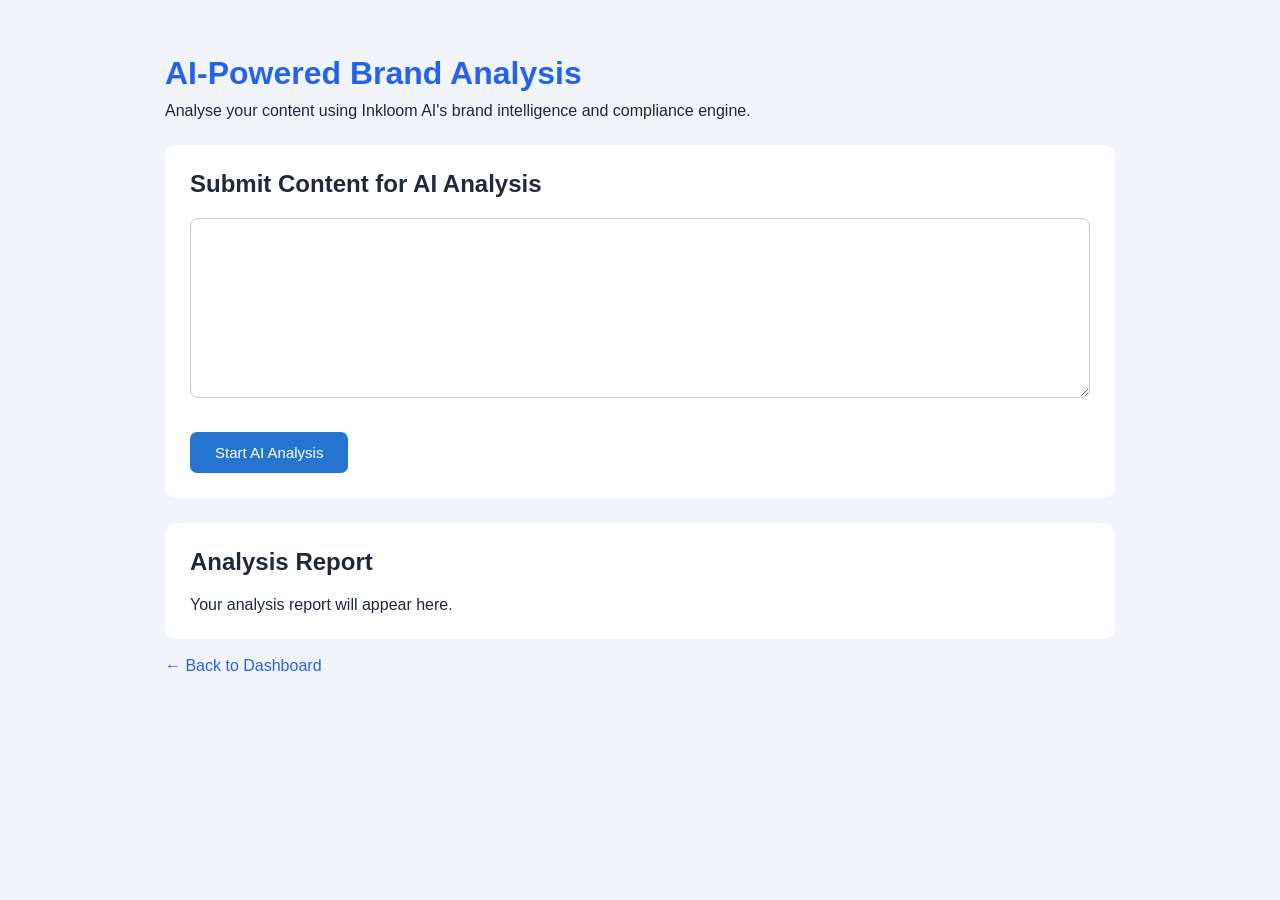
==== ai-analysis.html @ 57cc8b30 "Create AI analysis interface in ai-analysis.html This HTML file provides a user interface for AI-pow" ====
<!DOCTYPE html>
<html lang="en">

<head>
    <meta charset="UTF-8">
    <meta name="viewport" content="width=device-width, initial-scale=1.0">

    <title>AI Analysis | Inkloom AI</title>

    <link rel="stylesheet" href="./style.css">

    <style>
        .analysis-container {
            max-width: 1000px;
            margin: 30px auto;
            padding: 25px;
        }

        .analysis-box {
            background: white;
            padding: 25px;
            border-radius: 12px;
            margin-top: 25px;
        }

        #analysisContent {
            width: 100%;
            min-height: 180px;
            padding: 15px;
            border: 1px solid #ccc;
            border-radius: 8px;
            font-size: 15px;
            box-sizing: border-box;
        }

        #analyzeBtn {
            margin-top: 15px;
            padding: 12px 25px;
            background: #2475d0;
            color: white;
            border: none;
            border-radius: 7px;
            cursor: pointer;
        }

        .score-box {
            font-size: 22px;
            font-weight: bold;
            margin: 20px 0;
        }

        .issue-card {
            background: #fff5f5;
            border-left: 4px solid #e05252;
            padding: 15px;
            margin: 15px 0;
            border-radius: 8px;
        }

        .success-message {
            color: green;
            padding: 15px;
        }
    </style>
</head>

<body>

    <div class="analysis-container">

        <h1>AI-Powered Brand Analysis</h1>

        <p>
            Analyse your content using Inkloom AI's
            brand intelligence and compliance engine.
        </p>

        <div class="analysis-box">

            <h2>Submit Content for AI Analysis</h2>

            <textarea
                id="analysisContent"
                placeholder="Paste your content here for detailed AI analysis...">
            </textarea>

            <button id="analyzeBtn">
                Start AI Analysis
            </button>

        </div>

        <div class="analysis-box" id="results">

            <h2>Analysis Report</h2>

            <p>Your analysis report will appear here.</p>

        </div>

        <br>

        <a href="index.html">← Back to Dashboard</a>

    </div>

    <script>

        const analyzeBtn = document.getElementById("analyzeBtn");

        analyzeBtn.addEventListener("click", async function () {

            const content = document.getElementById("analysisContent").value.trim();

            const results = document.getElementById("results");

            if (!content) {
                results.textContent = "Please enter content first.";
                return;
            }

            results.textContent = "Analysing your content... Please wait.";

            analyzeBtn.disabled = true;

            try {

                const response = await fetch(
                    "https://inkloom-ai-mknr.onrender.com/api/content-submission",
                    {
                        method: "POST",
                        headers: {
                            "Content-Type": "application/json"
                        },
                        body: JSON.stringify({
                            content: content
                        })
                    }
                );

                const data = await response.json();

                if (!response.ok || !data.success) {
                    throw new Error(data.message || "Analysis failed.");
                }

                const report = data.data;
                const analysis = report.analysis;
                const issues = analysis.issues || [];

                results.replaceChildren();

                const heading = document.createElement("h2");
                heading.textContent = "AI Analysis Report";

                const brand = document.createElement("p");
                brand.textContent = "Brand: " + (report.brand || "Not specified");

                const score = document.createElement("div");
                score.className = "score-box";
                score.textContent =
                    "Compliance Score: " + report.compliance_score + "/100";

                const total = document.createElement("p");
                total.textContent =
                    "Total Issues Detected: " + analysis.total_issues;

                results.append(heading, brand, score, total);

                if (issues.length === 0) {

                    const success = document.createElement("p");
                    success.className = "success-message";
                    success.textContent =
                        "Excellent! No brand compliance issues detected.";

                    results.appendChild(success);

                }

                issues.forEach(function (issue) {

                    const card = document.createElement("div");
                    card.className = "issue-card";

                    const category = document.createElement("h3");
                    category.textContent = issue.category;

                    const severity = document.createElement("p");
                    severity.textContent =
                        "Severity: " + issue.severity;

                    const problem = document.createElement("p");
                    problem.textContent = issue.problem;

                    const explanation = document.createElement("p");
                    explanation.textContent =
                        "Explanation: " + issue.explanation;

                    const suggestion = document.createElement("p");
                    suggestion.textContent =
                        "Suggested Correction: " + issue.suggestion;

                    card.append(
                        category,
                        severity,
                        problem,
                        explanation,
                        suggestion
                    );

                    results.appendChild(card);

                });

                const notice = document.createElement("p");
                notice.textContent =
                    "Final approval requires human review.";

                results.appendChild(notice);

            } catch (error) {

                results.textContent =
                    "Analysis Error: " + error.message;

                console.error(error);

            } finally {

                analyzeBtn.disabled = false;

            }

        });

    </script>

</body>
</html>
---- style.css ----
/* GENERAL SETTINGS */
* {
    margin: 0;
    padding: 0;
    box-sizing: border-box;
    font-family: Arial, sans-serif;
}

body {
    background-color: #f4f6fb;
    color: #20243a;
}

/* SIDEBAR */
.sidebar {
    width: 250px;
    height: 100vh;
    background-color: #171b35;
    color: white;
    position: fixed;
    padding: 30px 20px;
}

.logo {
    font-size: 25px;
    margin-bottom: 45px;
    color: #8b9cff;
}

.sidebar nav a {
    display: block;
    color: #c5c9dc;
    text-decoration: none;
    padding: 15px;
    margin-bottom: 10px;
    border-radius: 8px;
}

.sidebar nav a:hover,
.sidebar nav a.active {
    background-color: #343d70;
    color: white;
}

.sidebar-bottom {
    position: absolute;
    bottom: 25px;
    font-size: 12px;
    color: #aeb5d0;
}

/* MAIN CONTENT */
.main-content {
    margin-left: 250px;
    padding: 30px;
}

/* TOPBAR */
.topbar {
    display: flex;
    justify-content: space-between;
    align-items: center;
    background-color: white;
    padding: 20px;
    border-radius: 12px;
    margin-bottom: 30px;
}

/* WELCOME SECTION */
.welcome-section {
    margin-bottom: 30px;
}

.welcome-section h1 {
    font-size: 30px;
    margin-bottom: 10px;
}

.welcome-section p {
    color: #777d91;
}

/* DASHBOARD CARDS */
.dashboard-cards {
    display: grid;
    grid-template-columns: repeat(3, 1fr);
    gap: 20px;
    margin-bottom: 30px;
}

.card {
    background-color: white;
    padding: 25px;
    border-radius: 12px;
    box-shadow: 0 3px 12px rgba(0, 0, 0, 0.05);
}

.card h3 {
    margin-bottom: 15px;
}

.card p {
    color: #777d91;
    line-height: 1.6;
    margin-bottom: 20px;
}

.card a {
    color: #536dfe;
    text-decoration: none;
    font-weight: bold;
}

.card span {
    color: #999;
    font-size: 14px;
}

/* RECENT ACTIVITY */
.recent-activity {
    background-color: white;
    padding: 25px;
    border-radius: 12px;
}

.recent-activity h2 {
    margin-bottom: 15px;
}

.recent-activity p {
    color: #777d91;
}

/* MOBILE RESPONSIVENESS */
@media (max-width: 900px) {
    .dashboard-cards {
        grid-template-columns: 1fr;
    }
}

@media (max-width: 600px) {
    .sidebar {
        width: 100%;
        height: auto;
        position: relative;
    }

    .sidebar-bottom {
        display: none;
    }

    .main-content {
        margin-left: 0;
        padding: 15px;
    }

    .topbar {
        gap: 10px;
        flex-wrap: wrap;
    }
}

/* General Styling */
* {
    margin: 0;
    padding: 0;
    box-sizing: border-box;
}

body {
    font-family: Arial, sans-serif;
    background-color: #f1f5f9;
    color: #1e293b;
}

/* Main Container */
.container {
    max-width: 900px;
    margin: 50px auto;
    padding: 30px;
}

/* Heading */
h1 {
    color: #2563eb;
    margin-bottom: 10px;
}

.container > p {
    color: #64748b;
    margin-bottom: 30px;
}

/* Review Box */
.review-box,
#result {
    background-color: white;
    padding: 25px;
    border-radius: 12px;
    margin-bottom: 25px;
    box-shadow: 0 3px 12px rgba(0, 0, 0, 0.08);
}

h2 {
    margin-bottom: 20px;
}

/* Text Area */
label {
    display: block;
    margin-bottom: 10px;
    font-weight: bold;
}

textarea {
    width: 100%;
    padding: 15px;
    border: 1px solid #cbd5e1;
    border-radius: 8px;
    font-size: 15px;
    resize: vertical;
    margin-bottom: 15px;
}

/* Button */
button {
    background-color: #2563eb;
    color: white;
    border: none;
    padding: 12px 25px;
    border-radius: 7px;
    cursor: pointer;
    font-size: 15px;
}

button:hover {
    background-color: #1d4ed8;
}

/* Dashboard Link */
a {
    color: #2563eb;
    text-decoration: none;
}

a:hover {
    text-decoration: underline;
}

/* CONTENT REVIEW PAGE */

.container {
    margin-left: 270px;
    padding: 40px;
    max-width: 1000px;
}

.container h1 {
    color: #171b35;
    font-size: 30px;
    margin-bottom: 10px;
}

.container p {
    color: #555;
    font-size: 16px;
    margin-bottom: 25px;
}

.review-box {
    background-color: white;
    padding: 25px;
    border-radius: 12px;
    box-shadow: 0 3px 12px rgba(0, 0, 0, 0.08);
    margin-top: 20px;
}

.review-box h2 {
    color: #171b35;
    margin-bottom: 20px;
}

.review-box label {
    display: block;
    font-weight: bold;
    margin-bottom: 10px;
}

textarea {
    width: 100%;
    min-height: 180px;
    padding: 15px;
    border: 1px solid #cbd5e1;
    border-radius: 8px;
    font-size: 15px;
    resize: vertical;
    margin-bottom: 15px;
}

textarea:focus {
    outline: none;
    border-color: #2563eb;
}

button {
    background-color: #2563eb;
    color: white;
    border: none;
    padding: 12px 25px;
    border-radius: 7px;
    cursor: pointer;
    font-size: 15px;
}

button:hover {
    background-color: #1d4ed8;
}

#result {
    background-color: white;
    padding: 25px;
    border-radius: 12px;
    margin-top: 25px;
    box-shadow: 0 3px 12px rgba(0, 0, 0, 0.08);
}

#result h2 {
    color: #171b35;
    margin-bottom: 15px;
}

@media (max-width: 768px) {
    .container {
        margin-left: 0;
        padding: 20px;
    }
}

/* ADVANCED ANALYSIS REPORT */

.issue-card {
    background: white;
    border-left: 5px solid #e74c3c;
    padding: 20px;
    margin: 15px 0;
    border-radius: 10px;
    box-shadow: 0 3px 10px rgba(0, 0, 0, 0.08);
}

.issue-card h3 {
    color: #171b35;
    margin-bottom: 12px;
}

.severity {
    display: inline-block;
    padding: 6px 12px;
    border-radius: 20px;
    font-size: 12px;
    font-weight: bold;
    margin-bottom: 12px;
}

.severity.high {
    background: #ffe0e0;
    color: #c0392b;
}

.severity.medium {
    background: #fff0cc;
    color: #a66a00;
}

.severity.low {
    background: #dff5e5;
    color: #218838;
}

.issue-card p {
    line-height: 1.6;
    margin: 8px 0;
}

.review-notice {
    background: #e8f3ff;
    border-left: 5px solid #2563eb;
    padding: 15px;
    margin-top: 20px;
    border-radius: 8px;
    color: #174078;
}

/* Fix Brand Guidelines page layout */
.main-content {
    margin-left: 260px;
    width: calc(100% - 260px);
    padding: 30px;
    box-sizing: border-box;
    min-height: 100vh;
}

/* Keep forms within the available space */
.main-content .container {
    width: 100%;
    max-width: 1100px;
    margin: 0 auto;
    box-sizing: border-box;
}

/* Responsive layout for smaller screens */
@media (max-width: 768px) {
    .main-content {
        margin-left: 0;
        width: 100%;
        padding: 15px;
    }
}
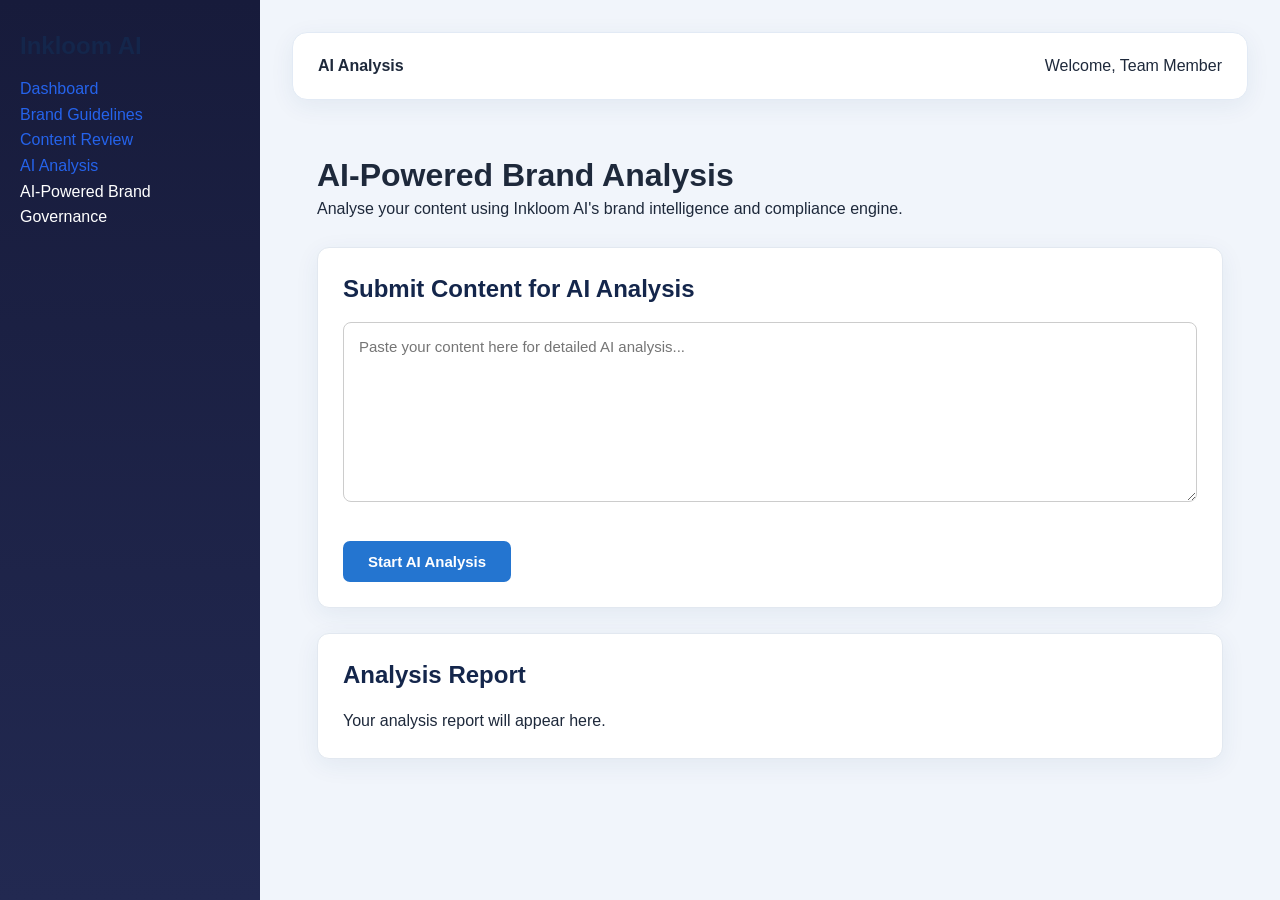
==== commit 12f35169: "Refactor AI analysis page layout and content" ====
--- a/ai-analysis.html
+++ b/ai-analysis.html
@@ -1,3 +1,4 @@
+
 <!DOCTYPE html>
 <html lang="en">
 
@@ -43,6 +44,11 @@
             cursor: pointer;
         }
 
+        #analyzeBtn:disabled {
+            opacity: 0.6;
+            cursor: not-allowed;
+        }
+
         .score-box {
             font-size: 22px;
             font-weight: bold;
@@ -66,44 +72,72 @@
 
 <body>
 
-    <div class="analysis-container">
-
-        <h1>AI-Powered Brand Analysis</h1>
-
-        <p>
-            Analyse your content using Inkloom AI's
-            brand intelligence and compliance engine.
-        </p>
-
-        <div class="analysis-box">
-
-            <h2>Submit Content for AI Analysis</h2>
-
-            <textarea
-                id="analysisContent"
-                placeholder="Paste your content here for detailed AI analysis...">
-            </textarea>
-
-            <button id="analyzeBtn">
-                Start AI Analysis
-            </button>
-
+    <!-- Sidebar Navigation -->
+    <div class="sidebar">
+
+        <h2>Inkloom AI</h2>
+
+        <a href="./index.html">Dashboard</a>
+
+        <a href="./guidelines.html">Brand Guidelines</a>
+
+        <a href="./content.html">Content Review</a>
+
+        <a href="./ai-analysis.html" class="active">
+            AI Analysis
+        </a>
+
+        <div class="sidebar-footer">
+            AI-Powered Brand Governance
         </div>
 
-        <div class="analysis-box" id="results">
-
-            <h2>Analysis Report</h2>
-
-            <p>Your analysis report will appear here.</p>
-
+    </div>
+
+    <!-- Main Content -->
+    <div class="main-content">
+
+        <div class="topbar">
+            <strong>AI Analysis</strong>
+            <span>Welcome, Team Member</span>
         </div>
 
-        <br>
-
-        <a href="index.html">← Back to Dashboard</a>
+        <div class="analysis-container">
+
+            <h1>AI-Powered Brand Analysis</h1>
+
+            <p>
+                Analyse your content using Inkloom AI's
+                brand intelligence and compliance engine.
+            </p>
+
+            <div class="analysis-box">
+
+                <h2>Submit Content for AI Analysis</h2>
+
+                <textarea
+                    id="analysisContent"
+                    placeholder="Paste your content here for detailed AI analysis..."
+                ></textarea>
+
+                <button id="analyzeBtn" type="button">
+                    Start AI Analysis
+                </button>
+
+            </div>
+
+            <div class="analysis-box" id="results">
+
+                <h2>Analysis Report</h2>
+
+                <p>Your analysis report will appear here.</p>
+
+            </div>
+
+        </div>
 
     </div>
 
+    <!-- AI Analysis JavaScript -->
     <script>
 
         const analyzeBtn = document.getElementById("analyzeBtn");
--- a/style.css
+++ b/style.css
@@ -1,417 +1,543 @@
-/* GENERAL SETTINGS */
+
+/* =========================================
+   INKLOOM AI - MODERN SAAS DESIGN SYSTEM
+   Shared stylesheet for all four pages
+========================================= */
+
+/* 1. GLOBAL SETTINGS */
+:root {
+    --navy: #14264b;
+    --navy-light: #1e3a6d;
+    --primary: #2563eb;
+    --primary-dark: #1d4ed8;
+    --purple: #60a5fa;
+    --background: #f1f5fb;
+    --surface: #ffffff;
+    --text: #1e293b;
+    --muted: #64748b;
+    --border: #e2e8f0;
+    --success: #16a36a;
+    --danger: #dc4c64;
+    --warning: #d99a27;
+    --shadow: 0 6px 24px rgba(30, 64, 120, 0.07);
+}
 * {
     margin: 0;
     padding: 0;
     box-sizing: border-box;
-    font-family: Arial, sans-serif;
+    font-family: "Segoe UI", Arial, sans-serif;
 }
 
 body {
-    background-color: #f4f6fb;
-    color: #20243a;
-}
-
-/* SIDEBAR */
+    background: var(--background);
+    color: var(--text);
+    line-height: 1.6;
+}
+
+/* 2. LINKS */
+a {
+    color: var(--primary);
+    text-decoration: none;
+    transition: 0.2s ease;
+}
+
+a:hover {
+    color: var(--primary-dark);
+}
+
+/* 3. SIDEBAR */
 .sidebar {
-    width: 250px;
+    width: 260px;
     height: 100vh;
-    background-color: #171b35;
+    background: linear-gradient(180deg, #171b3b, #222951);
     color: white;
     position: fixed;
+    top: 0;
+    left: 0;
     padding: 30px 20px;
+    z-index: 100;
+    display: flex;
+    flex-direction: column;
 }
 
 .logo {
     font-size: 25px;
+    font-weight: 800;
+    letter-spacing: 0.4px;
     margin-bottom: 45px;
-    color: #8b9cff;
+    color: #a99cff;
 }
 
 .sidebar nav a {
     display: block;
-    color: #c5c9dc;
+    color: #c5c9df;
     text-decoration: none;
-    padding: 15px;
-    margin-bottom: 10px;
-    border-radius: 8px;
+    padding: 13px 15px;
+    margin-bottom: 9px;
+    border-radius: 10px;
+    transition: 0.25s ease;
 }
 
 .sidebar nav a:hover,
 .sidebar nav a.active {
-    background-color: #343d70;
+    background: linear-gradient(90deg, #635bdb, #8275ed);
     color: white;
+    transform: translateX(3px);
 }
 
 .sidebar-bottom {
-    position: absolute;
-    bottom: 25px;
+    margin-top: auto;
     font-size: 12px;
     color: #aeb5d0;
 }
 
-/* MAIN CONTENT */
+/* 4. MAIN CONTENT */
 .main-content {
-    margin-left: 250px;
-    padding: 30px;
-}
-
-/* TOPBAR */
+    margin-left: 260px;
+    width: calc(100% - 260px);
+    min-height: 100vh;
+    padding: 32px;
+}
+
+/* 5. TOPBAR */
 .topbar {
     display: flex;
     justify-content: space-between;
     align-items: center;
-    background-color: white;
-    padding: 20px;
-    border-radius: 12px;
+    gap: 15px;
+    background: var(--surface);
+    padding: 20px 25px;
+    border: 1px solid var(--border);
+    border-radius: 15px;
     margin-bottom: 30px;
-}
-
-/* WELCOME SECTION */
+    box-shadow: var(--shadow);
+}
+
+/* 6. WELCOME SECTION */
 .welcome-section {
     margin-bottom: 30px;
 }
 
 .welcome-section h1 {
+    color: var(--navy);
     font-size: 30px;
-    margin-bottom: 10px;
+    font-weight: 750;
+    margin-bottom: 8px;
 }
 
 .welcome-section p {
-    color: #777d91;
-}
-
-/* DASHBOARD CARDS */
+    color: var(--muted);
+}
+
+/* 7. DASHBOARD CARDS */
 .dashboard-cards {
     display: grid;
-    grid-template-columns: repeat(3, 1fr);
-    gap: 20px;
+    grid-template-columns: repeat(3, minmax(0, 1fr));
+    gap: 22px;
     margin-bottom: 30px;
 }
 
 .card {
-    background-color: white;
+    background: var(--surface);
+    padding: 26px;
+    border: 1px solid var(--border);
+    border-radius: 16px;
+    box-shadow: var(--shadow);
+    transition: transform 0.25s ease, box-shadow 0.25s ease;
+}
+
+.card:hover {
+    transform: translateY(-4px);
+    box-shadow: 0 13px 32px rgba(28, 35, 75, 0.11);
+}
+
+.card h3 {
+    color: var(--navy);
+    margin-bottom: 12px;
+    font-size: 19px;
+}
+
+.card p {
+    color: var(--muted);
+    line-height: 1.7;
+    margin-bottom: 18px;
+}
+
+.card a {
+    color: var(--primary);
+    font-weight: 700;
+}
+
+.card span {
+    color: var(--muted);
+    font-size: 14px;
+}
+
+/* 8. RECENT ACTIVITY */
+.recent-activity {
+    background: var(--surface);
+    padding: 26px;
+    border: 1px solid var(--border);
+    border-radius: 16px;
+    box-shadow: var(--shadow);
+}
+
+.recent-activity h2 {
+    color: var(--navy);
+    margin-bottom: 15px;
+}
+
+.recent-activity p {
+    color: var(--muted);
+}
+
+/* 9. GENERAL CONTAINERS */
+.container {
+    width: 100%;
+    max-width: 1000px;
+    margin: 40px auto;
+    padding: 30px;
+}
+
+.container h1 {
+    color: var(--navy);
+    font-size: 30px;
+    margin-bottom: 12px;
+}
+
+.container > p {
+    color: var(--muted);
+    margin-bottom: 25px;
+}
+
+/* 10. CONTENT REVIEW */
+.review-box,
+#result {
+    background: var(--surface);
+    padding: 28px;
+    border: 1px solid var(--border);
+    border-radius: 16px;
+    margin-top: 22px;
+    margin-bottom: 25px;
+    box-shadow: var(--shadow);
+}
+
+.review-box h2,
+#result h2 {
+    color: var(--navy);
+    margin-bottom: 20px;
+}
+
+label {
+    display: block;
+    color: var(--navy);
+    font-weight: 650;
+    margin-bottom: 10px;
+}
+
+/* 11. INPUTS AND TEXT AREAS */
+input,
+select,
+textarea {
+    width: 100%;
+    padding: 14px 16px;
+    border: 1px solid #dce0ec;
+    border-radius: 10px;
+    background: #fff;
+    color: var(--text);
+    font-size: 15px;
+    margin-bottom: 16px;
+    transition: border-color 0.2s ease, box-shadow 0.2s ease;
+}
+
+textarea {
+    min-height: 180px;
+    resize: vertical;
+}
+
+input:focus,
+select:focus,
+textarea:focus {
+    outline: none;
+    border-color: var(--primary);
+    box-shadow: 0 0 0 3px rgba(99, 91, 219, 0.12);
+}
+
+/* 12. BUTTONS */
+button {
+    background: linear-gradient(135deg, var(--primary), var(--purple));
+    color: white;
+    border: none;
+    padding: 13px 25px;
+    border-radius: 10px;
+    cursor: pointer;
+    font-size: 15px;
+    font-weight: 650;
+    transition: 0.25s ease;
+}
+
+button:hover {
+    background: linear-gradient(135deg, var(--primary-dark), #7062df);
+    transform: translateY(-2px);
+    box-shadow: 0 6px 16px rgba(99, 91, 219, 0.2);
+}
+
+button:disabled {
+    opacity: 0.6;
+    cursor: not-allowed;
+    transform: none;
+}
+
+/* 13. AI ANALYSIS PAGE */
+.analysis-container {
+    width: 100%;
+    max-width: 1000px;
+    margin: 30px auto;
     padding: 25px;
+}
+
+.analysis-box {
+    background: var(--surface);
+    padding: 28px;
+    border: 1px solid var(--border);
+    border-radius: 16px;
+    box-shadow: var(--shadow);
+    margin-bottom: 25px;
+}
+
+.analysis-box h2 {
+    color: var(--navy);
+    margin-bottom: 18px;
+}
+
+.score-box {
+    background: linear-gradient(135deg, #eeedff, #f5f1ff);
+    border: 1px solid #dedaff;
+    padding: 25px;
+    border-radius: 14px;
+    margin: 20px 0;
+}
+
+.score-box h2,
+.score-box h3 {
+    color: var(--navy);
+}
+
+.issue-card {
+    background: var(--surface);
+    border: 1px solid var(--border);
+    border-left: 5px solid var(--danger);
+    padding: 22px;
+    margin: 16px 0;
     border-radius: 12px;
-    box-shadow: 0 3px 12px rgba(0, 0, 0, 0.05);
-}
-
-.card h3 {
+    box-shadow: var(--shadow);
+}
+
+.issue-card h3 {
+    color: var(--navy);
+    margin-bottom: 12px;
+}
+
+.issue-card p {
+    color: var(--muted);
+    line-height: 1.7;
+    margin: 8px 0;
+}
+
+.severity {
+    display: inline-block;
+    padding: 5px 12px;
+    border-radius: 20px;
+    font-size: 12px;
+    font-weight: 750;
+    margin-bottom: 12px;
+}
+
+.severity.high {
+    background: #ffe6e9;
+    color: #bd344b;
+}
+
+.severity.medium {
+    background: #fff2d8;
+    color: #9b6810;
+}
+
+.severity.low {
+    background: #def7e9;
+    color: #147c4d;
+}
+
+.review-notice {
+    background: #edf1ff;
+    border-left: 5px solid var(--primary);
+    padding: 17px;
+    margin-top: 20px;
+    border-radius: 10px;
+    color: #343d79;
+}
+
+.success-message {
+    background: #e2f7eb;
+    border: 1px solid #b9e9ce;
+    color: #147c4d;
+    padding: 18px;
+    border-radius: 12px;
+    margin: 18px 0;
+}
+
+/* 14. GENERAL HEADINGS */
+h1,
+h2,
+h3 {
+    line-height: 1.3;
+}
+
+h2 {
+    color: var(--navy);
     margin-bottom: 15px;
 }
 
-.card p {
-    color: #777d91;
-    line-height: 1.6;
-    margin-bottom: 20px;
-}
-
-.card a {
-    color: #536dfe;
-    text-decoration: none;
-    font-weight: bold;
-}
-
-.card span {
-    color: #999;
-    font-size: 14px;
-}
-
-/* RECENT ACTIVITY */
-.recent-activity {
-    background-color: white;
-    padding: 25px;
-    border-radius: 12px;
-}
-
-.recent-activity h2 {
-    margin-bottom: 15px;
-}
-
-.recent-activity p {
-    color: #777d91;
-}
-
-/* MOBILE RESPONSIVENESS */
-@media (max-width: 900px) {
+/* 15. RESPONSIVE DESIGN */
+@media (max-width: 1000px) {
     .dashboard-cards {
-        grid-template-columns: 1fr;
-    }
-}
-
-@media (max-width: 600px) {
+        grid-template-columns: repeat(2, minmax(0, 1fr));
+    }
+
+    .main-content {
+        padding: 24px;
+    }
+}
+
+@media (max-width: 768px) {
     .sidebar {
+        position: relative;
         width: 100%;
         height: auto;
-        position: relative;
+        padding: 18px;
+    }
+
+    .logo {
+        margin-bottom: 18px;
+    }
+
+    .sidebar nav {
+        display: flex;
+        flex-wrap: wrap;
+        gap: 6px;
+    }
+
+    .sidebar nav a {
+        margin-bottom: 0;
+        padding: 10px 12px;
     }
 
     .sidebar-bottom {
         display: none;
     }
 
-    .main-content {
-        margin-left: 0;
-        padding: 15px;
-    }
-
-    .topbar {
-        gap: 10px;
-        flex-wrap: wrap;
-    }
-}
-
-/* General Styling */
-* {
-    margin: 0;
-    padding: 0;
-    box-sizing: border-box;
-}
-
-body {
-    font-family: Arial, sans-serif;
-    background-color: #f1f5f9;
-    color: #1e293b;
-}
-
-/* Main Container */
-.container {
-    max-width: 900px;
-    margin: 50px auto;
-    padding: 30px;
-}
-
-/* Heading */
-h1 {
-    color: #2563eb;
-    margin-bottom: 10px;
-}
-
-.container > p {
-    color: #64748b;
-    margin-bottom: 30px;
-}
-
-/* Review Box */
-.review-box,
-#result {
-    background-color: white;
-    padding: 25px;
-    border-radius: 12px;
-    margin-bottom: 25px;
-    box-shadow: 0 3px 12px rgba(0, 0, 0, 0.08);
-}
-
-h2 {
-    margin-bottom: 20px;
-}
-
-/* Text Area */
-label {
-    display: block;
-    margin-bottom: 10px;
-    font-weight: bold;
-}
-
-textarea {
-    width: 100%;
-    padding: 15px;
-    border: 1px solid #cbd5e1;
-    border-radius: 8px;
-    font-size: 15px;
-    resize: vertical;
-    margin-bottom: 15px;
-}
-
-/* Button */
-button {
-    background-color: #2563eb;
-    color: white;
-    border: none;
-    padding: 12px 25px;
-    border-radius: 7px;
-    cursor: pointer;
-    font-size: 15px;
-}
-
-button:hover {
-    background-color: #1d4ed8;
-}
-
-/* Dashboard Link */
-a {
-    color: #2563eb;
-    text-decoration: none;
-}
-
-a:hover {
-    text-decoration: underline;
-}
-
-/* CONTENT REVIEW PAGE */
-
-.container {
-    margin-left: 270px;
-    padding: 40px;
-    max-width: 1000px;
-}
-
-.container h1 {
-    color: #171b35;
-    font-size: 30px;
-    margin-bottom: 10px;
-}
-
-.container p {
-    color: #555;
-    font-size: 16px;
-    margin-bottom: 25px;
-}
-
-.review-box {
-    background-color: white;
-    padding: 25px;
-    border-radius: 12px;
-    box-shadow: 0 3px 12px rgba(0, 0, 0, 0.08);
-    margin-top: 20px;
-}
-
-.review-box h2 {
-    color: #171b35;
-    margin-bottom: 20px;
-}
-
-.review-box label {
-    display: block;
-    font-weight: bold;
-    margin-bottom: 10px;
-}
-
-textarea {
-    width: 100%;
-    min-height: 180px;
-    padding: 15px;
-    border: 1px solid #cbd5e1;
-    border-radius: 8px;
-    font-size: 15px;
-    resize: vertical;
-    margin-bottom: 15px;
-}
-
-textarea:focus {
-    outline: none;
-    border-color: #2563eb;
-}
-
-button {
-    background-color: #2563eb;
-    color: white;
-    border: none;
-    padding: 12px 25px;
-    border-radius: 7px;
-    cursor: pointer;
-    font-size: 15px;
-}
-
-button:hover {
-    background-color: #1d4ed8;
-}
-
-#result {
-    background-color: white;
-    padding: 25px;
-    border-radius: 12px;
-    margin-top: 25px;
-    box-shadow: 0 3px 12px rgba(0, 0, 0, 0.08);
-}
-
-#result h2 {
-    color: #171b35;
-    margin-bottom: 15px;
-}
-
-@media (max-width: 768px) {
-    .container {
-        margin-left: 0;
-        padding: 20px;
-    }
-}
-
-/* ADVANCED ANALYSIS REPORT */
-
-.issue-card {
-    background: white;
-    border-left: 5px solid #e74c3c;
-    padding: 20px;
-    margin: 15px 0;
-    border-radius: 10px;
-    box-shadow: 0 3px 10px rgba(0, 0, 0, 0.08);
-}
-
-.issue-card h3 {
-    color: #171b35;
-    margin-bottom: 12px;
-}
-
-.severity {
-    display: inline-block;
-    padding: 6px 12px;
-    border-radius: 20px;
-    font-size: 12px;
-    font-weight: bold;
-    margin-bottom: 12px;
-}
-
-.severity.high {
-    background: #ffe0e0;
-    color: #c0392b;
-}
-
-.severity.medium {
-    background: #fff0cc;
-    color: #a66a00;
-}
-
-.severity.low {
-    background: #dff5e5;
-    color: #218838;
-}
-
-.issue-card p {
-    line-height: 1.6;
-    margin: 8px 0;
-}
-
-.review-notice {
-    background: #e8f3ff;
-    border-left: 5px solid #2563eb;
-    padding: 15px;
-    margin-top: 20px;
-    border-radius: 8px;
-    color: #174078;
-}
-
-/* Fix Brand Guidelines page layout */
-.main-content {
-    margin-left: 260px;
-    width: calc(100% - 260px);
-    padding: 30px;
-    box-sizing: border-box;
-    min-height: 100vh;
-}
-
-/* Keep forms within the available space */
-.main-content .container {
-    width: 100%;
-    max-width: 1100px;
-    margin: 0 auto;
-    box-sizing: border-box;
-}
-
-/* Responsive layout for smaller screens */
-@media (max-width: 768px) {
     .main-content {
         margin-left: 0;
         width: 100%;
-        padding: 15px;
-    }
-}+        padding: 18px;
+    }
+
+    .dashboard-cards {
+        grid-template-columns: 1fr;
+    }
+
+    .container,
+    .analysis-container {
+        margin: 15px auto;
+        padding: 18px;
+    }
+
+    .topbar {
+        flex-wrap: wrap;
+        padding: 16px;
+    }
+
+    .welcome-section h1,
+    .container h1 {
+        font-size: 25px;
+    }
+
+    .review-box,
+    #result,
+    .analysis-box {
+        padding: 20px;
+    }
+}
+
+@media (max-width: 480px) {
+    .sidebar nav {
+        flex-direction: column;
+    }
+
+    .sidebar nav a {
+        width: 100%;
+    }
+
+    button {
+        max-width: 100%;
+    }
+
+    .main-content {
+        padding: 14px;
+    }
+}
+
+/* POLISHED BLUE THEME */
+
+/* Dashboard heading */
+.welcome-section h1 {
+    color: #1557b0;
+    font-weight: 750;
+}
+
+/* Card improvements */
+.card {
+    border: 1px solid #e1eaf7;
+    transition: all 0.3s ease;
+}
+
+.card:hover {
+    transform: translateY(-5px);
+    box-shadow: 0 12px 28px rgba(37, 99, 235, 0.12);
+}
+
+/* Card headings */
+.card h3 {
+    color: #183765;
+}
+
+/* Better buttons */
+button {
+    background: linear-gradient(135deg, #2563eb, #3b82f6);
+}
+
+button:hover {
+    background: linear-gradient(135deg, #1d4ed8, #2563eb);
+}
+
+/* Better links */
+.card a {
+    color: #1763c6;
+}
+
+.card a:hover {
+    color: #123f87;
+}
+
+/* Cleaner topbar */
+.topbar {
+    border: 1px solid #e2eaf5;
+}
+
+/* Smooth page appearance */
+.card,
+.review-box,
+.analysis-box,
+.recent-activity {
+    transition: all 0.3s ease;
+}
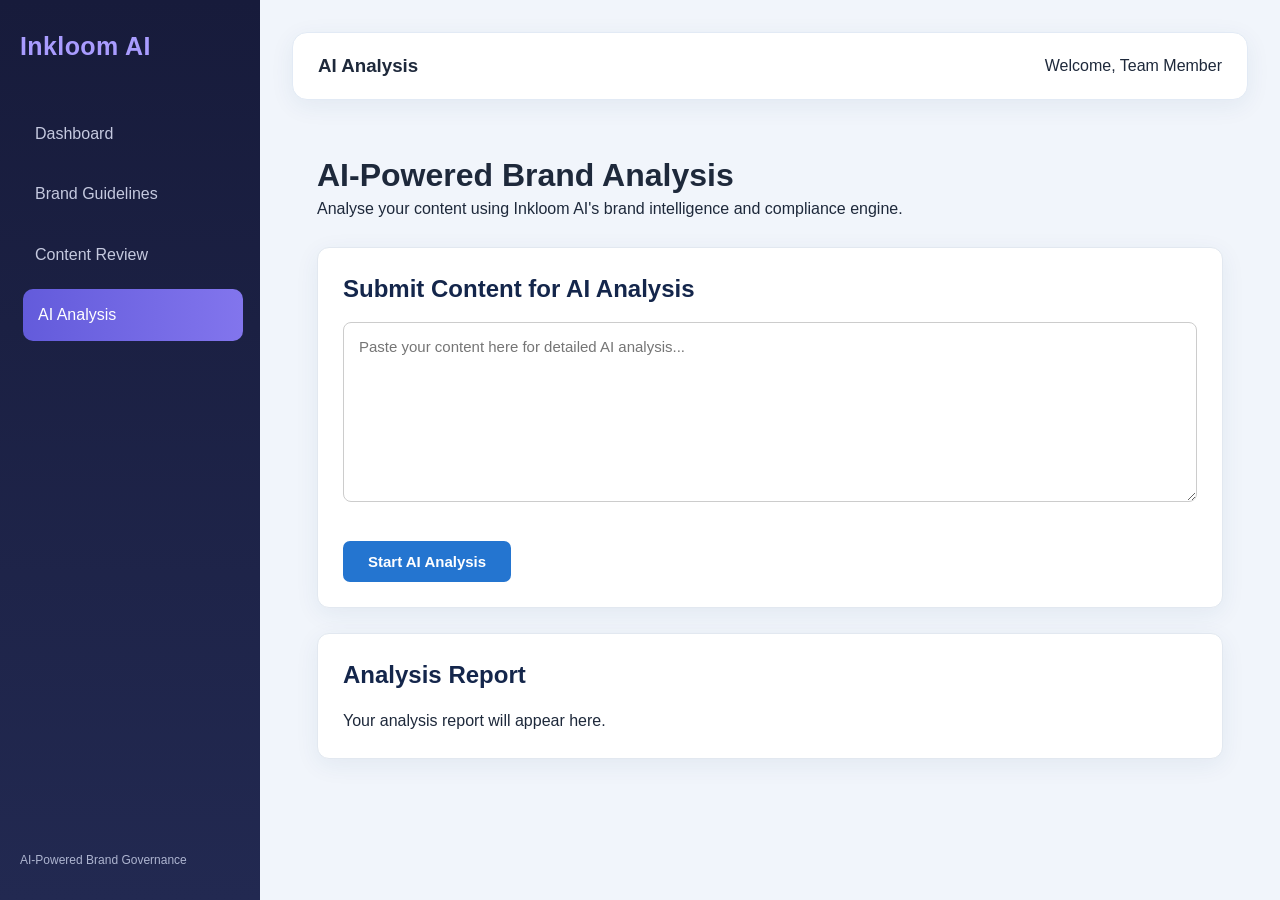
==== commit 6b6d0a4d: "Refactor sidebar and main content structure" ====
--- a/ai-analysis.html
+++ b/ai-analysis.html
@@ -72,34 +72,31 @@
 
 <body>
 
-    <!-- Sidebar Navigation -->
-    <div class="sidebar">
-
-        <h2>Inkloom AI</h2>
-
-        <a href="./index.html">Dashboard</a>
-
-        <a href="./guidelines.html">Brand Guidelines</a>
-
-        <a href="./content.html">Content Review</a>
-
-        <a href="./ai-analysis.html" class="active">
-            AI Analysis
-        </a>
-
-        <div class="sidebar-footer">
-            AI-Powered Brand Governance
+    <!-- Sidebar: Same structure as Dashboard -->
+    <aside class="sidebar">
+
+        <h2 class="logo">Inkloom AI</h2>
+
+        <nav>
+            <a href="index.html">Dashboard</a>
+            <a href="guidelines.html">Brand Guidelines</a>
+            <a href="content.html">Content Review</a>
+            <a href="ai-analysis.html" class="active">AI Analysis</a>
+        </nav>
+
+        <div class="sidebar-bottom">
+            <p>AI-Powered Brand Governance</p>
         </div>
 
-    </div>
+    </aside>
 
     <!-- Main Content -->
-    <div class="main-content">
-
-        <div class="topbar">
-            <strong>AI Analysis</strong>
+    <main class="main-content">
+
+        <header class="topbar">
+            <h3>AI Analysis</h3>
             <span>Welcome, Team Member</span>
-        </div>
+        </header>
 
         <div class="analysis-container">
 
@@ -135,7 +132,7 @@
 
         </div>
 
-    </div>
+    </main>
 
     <!-- AI Analysis JavaScript -->
     <script>
@@ -145,7 +142,6 @@
         analyzeBtn.addEventListener("click", async function () {
 
             const content = document.getElementById("analysisContent").value.trim();
-
             const results = document.getElementById("results");
 
             if (!content) {
@@ -154,7 +150,6 @@
             }
 
             results.textContent = "Analysing your content... Please wait.";
-
             analyzeBtn.disabled = true;
 
             try {
@@ -221,8 +216,7 @@
                     category.textContent = issue.category;
 
                     const severity = document.createElement("p");
-                    severity.textContent =
-                        "Severity: " + issue.severity;
+                    severity.textContent = "Severity: " + issue.severity;
 
                     const problem = document.createElement("p");
                     problem.textContent = issue.problem;
@@ -255,9 +249,7 @@
 
             } catch (error) {
 
-                results.textContent =
-                    "Analysis Error: " + error.message;
-
+                results.textContent = "Analysis Error: " + error.message;
                 console.error(error);
 
             } finally {
